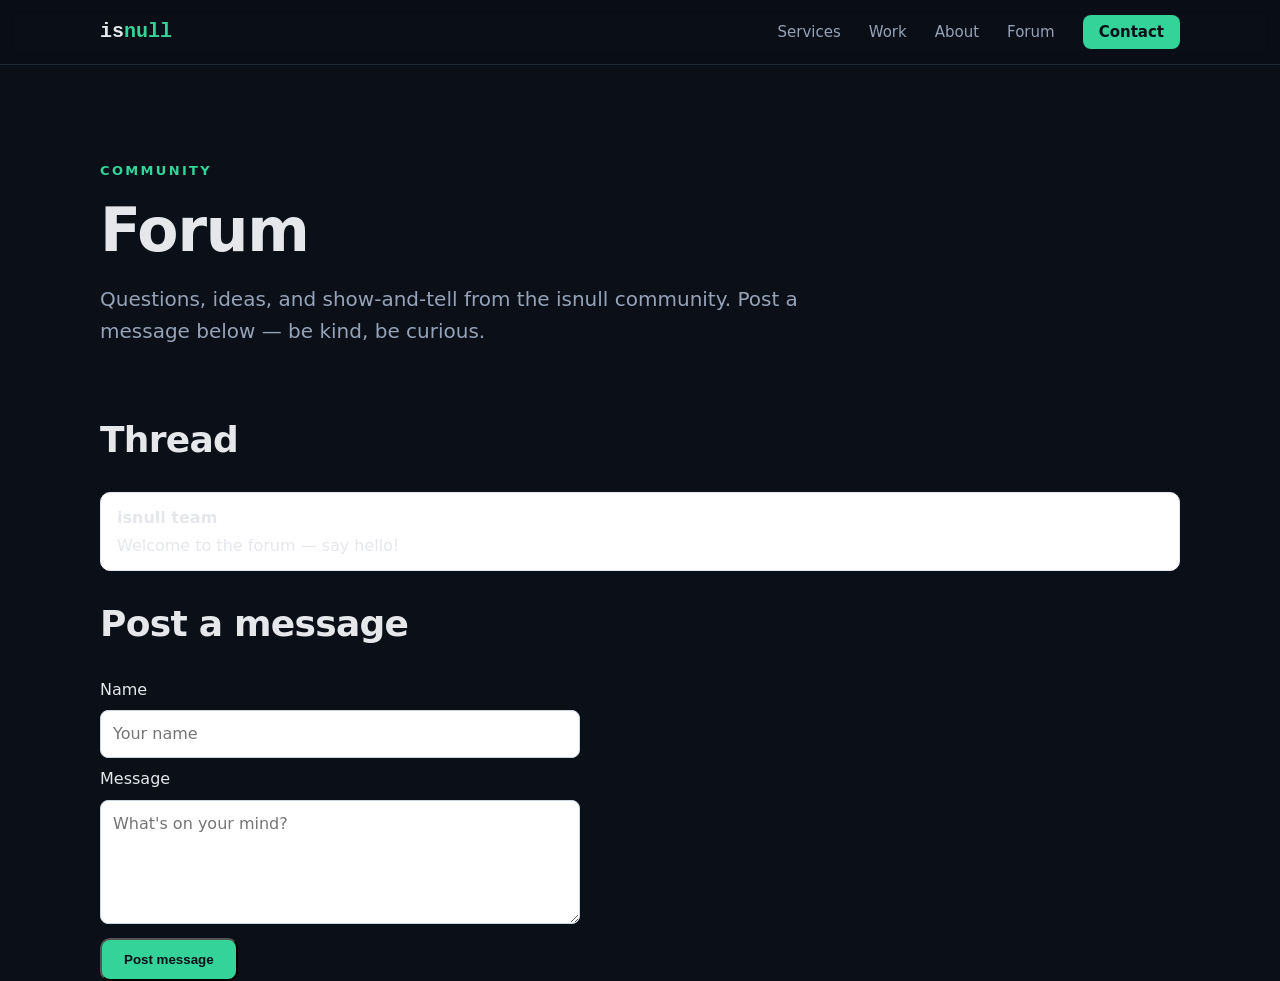
==== forum.html @ c86f5af8 "feat: add community forum page with client-side posting" ====
<!DOCTYPE html>
<html lang="en">
<head>
  <meta charset="UTF-8" />
  <meta name="viewport" content="width=device-width, initial-scale=1.0" />
  <title>isnull — community forum</title>
  <link rel="stylesheet" href="styles.css" />
</head>
<body>
  <main>
    <header class="site-header" id="top">
      <nav class="nav container">
        <a class="brand" href="index.html">is<span>null</span></a>
        <button class="nav-toggle" aria-label="Toggle menu" aria-expanded="false">&#9776;</button>
        <ul class="nav-links">
          <li><a href="index.html#services">Services</a></li>
          <li><a href="index.html#work">Work</a></li>
          <li><a href="index.html#about">About</a></li>
          <li><a href="forum.html">Forum</a></li>
          <li><a class="nav-cta" href="index.html#contact">Contact</a></li>
        </ul>
      </nav>
    </header>

    <section class="hero">
      <div class="container">
        <p class="eyebrow">Community</p>
        <h1>Forum</h1>
        <p class="lede">Questions, ideas, and show-and-tell from the isnull community.
          Post a message below &mdash; be kind, be curious.</p>
      </div>
    </section>

    <section class="forum" id="forum">
      <div class="container">
        <h2 class="section-title">Thread</h2>
        <ul id="forum-posts" class="forum-posts">
          <li class="forum-post"><strong>isnull team</strong><span class="forum-msg">Welcome to the forum — say hello!</span></li>
        </ul>

        <h2 class="section-title">Post a message</h2>
        <form class="forum-form" id="forum-form">
          <label for="forum-name">Name</label>
          <input type="text" id="forum-name" name="name" placeholder="Your name" />
          <label for="forum-message">Message</label>
          <textarea id="forum-message" name="message" rows="4" placeholder="What's on your mind?"></textarea>
          <button type="button" id="forum-post" class="btn btn-primary">Post message</button>
        </form>
      </div>
    </section>
  </main>
  <script src="forum.js"></script>
  <style>
    .forum-posts { list-style: none; padding: 0; margin: 0 0 32px; }
    .forum-post { padding: 12px 16px; border: 1px solid #e2e8f0; border-radius: 10px; margin-bottom: 10px; background: #fff; }
    .forum-post strong { display: block; margin-bottom: 2px; }
    .forum-form { display: flex; flex-direction: column; gap: 8px; max-width: 480px; }
    .forum-form input, .forum-form textarea { font: inherit; padding: 10px 12px; border: 1px solid #cbd5e1; border-radius: 8px; }
    .forum-form button { margin-top: 6px; align-self: flex-start; }
  </style>
</body>
</html>
---- styles.css ----
:root {
  --bg: #0b0f17;
  --surface: #121826;
  --border: #1f2937;
  --text: #e5e7eb;
  --muted: #94a3b8;
  --accent: #34d399;
  --accent-2: #6ee7b7;
}
* { box-sizing: border-box; margin: 0; padding: 0; }
html { scroll-behavior: smooth; }
body {
  background: var(--bg);
  color: var(--text);
  font-family: ui-sans-serif, system-ui, -apple-system, "Segoe UI", Roboto, sans-serif;
  line-height: 1.6;
  -webkit-font-smoothing: antialiased;
}
.container { width: min(1080px, 92%); margin: 0 auto; }
a { color: inherit; text-decoration: none; }
h1, h2, h3 { line-height: 1.15; letter-spacing: -0.02em; }

/* nav */
.site-header { position: sticky; top: 0; z-index: 10; backdrop-filter: blur(8px);
  background: rgba(11,15,23,.72); border-bottom: 1px solid var(--border); }
.nav { display: flex; align-items: center; justify-content: space-between; padding: 16px 0; }
.brand { font-family: ui-monospace, "SFMono-Regular", Menlo, monospace; font-weight: 700; font-size: 20px; }
.brand span { color: var(--accent); }
.nav-links { display: flex; gap: 28px; list-style: none; align-items: center; }
.nav-links a { color: var(--muted); font-size: 15px; transition: color .15s; }
.nav-links a:hover { color: var(--text); }
.nav-cta { color: var(--bg) !important; background: var(--accent); padding: 8px 16px; border-radius: 8px; font-weight: 600; }
.nav-toggle { display: none; background: none; border: 0; color: var(--text); font-size: 22px; cursor: pointer; }

/* hero */
.hero { padding: 96px 0 72px; }
.eyebrow { color: var(--accent); text-transform: uppercase; letter-spacing: .18em; font-size: 13px; font-weight: 600; }
.hero h1 { font-size: clamp(34px, 6vw, 60px); margin: 14px 0 18px; }
.lede { color: var(--muted); font-size: clamp(16px, 2vw, 20px); max-width: 60ch; }
.hero-actions { display: flex; gap: 14px; margin-top: 32px; flex-wrap: wrap; }
.btn { display: inline-block; padding: 12px 22px; border-radius: 10px; font-weight: 600; transition: transform .12s, background .15s; }
.btn:active { transform: translateY(1px); }
.btn-primary { background: var(--accent); color: var(--bg); }
.btn-primary:hover { background: var(--accent-2); }
.btn-ghost { border: 1px solid var(--border); color: var(--text); }
.btn-ghost:hover { border-color: var(--accent); }

/* sections + cards */
.section-title { font-size: clamp(26px, 4vw, 36px); margin-bottom: 32px; }
.services, .work, .about, .contact { padding: 72px 0; border-top: 1px solid var(--border); }
.cards { display: grid; grid-template-columns: repeat(3, 1fr); gap: 20px; }
.card { background: var(--surface); border: 1px solid var(--border); border-radius: 14px; padding: 26px; transition: border-color .15s, transform .15s; }
.card:hover { border-color: var(--accent); transform: translateY(-3px); }
.card h3 { font-size: 19px; margin-bottom: 10px; }
.card p { color: var(--muted); font-size: 15px; }

/* work */
.work-grid { display: grid; grid-template-columns: repeat(3, 1fr); gap: 20px; }
.work-item { background: var(--surface); border: 1px solid var(--border); border-radius: 14px; padding: 24px; display: block; transition: border-color .15s, transform .15s; }
.work-item:hover { border-color: var(--accent); transform: translateY(-3px); }
.tag { display: inline-block; font-size: 12px; color: var(--accent); border: 1px solid var(--border); border-radius: 999px; padding: 3px 10px; margin-bottom: 14px; }
.work-item h3 { font-size: 20px; margin-bottom: 8px; }
.work-item p { color: var(--muted); font-size: 15px; }

/* about */
.split { display: grid; grid-template-columns: 1.3fr 1fr; gap: 48px; align-items: center; }
.stats { list-style: none; display: grid; gap: 18px; }
.stats li { display: flex; flex-direction: column; }
.stats strong { font-size: 32px; color: var(--accent); }
.stats span { color: var(--muted); font-size: 14px; }

/* contact + footer */
.contact-form { display: grid; gap: 14px; max-width: 520px; margin-top: 8px; }
.contact-form input, .contact-form textarea { background: var(--surface); border: 1px solid var(--border); border-radius: 10px; padding: 12px 14px; color: var(--text); font: inherit; }
.contact-form input:focus, .contact-form textarea:focus { outline: none; border-color: var(--accent); }
.contact .muted, .site-footer .muted { color: var(--muted); margin-top: 16px; font-size: 14px; }
.site-footer { border-top: 1px solid var(--border); padding: 32px 0; }
.site-footer .container { display: flex; align-items: center; justify-content: space-between; gap: 16px; flex-wrap: wrap; }

/* interactions */
.reveal { opacity: 0; transform: translateY(14px); transition: opacity .5s ease, transform .5s ease; }
.reveal.visible { opacity: 1; transform: none; }

@media (max-width: 760px) {
  .nav-toggle { display: block; }
  .nav-links { position: absolute; top: 100%; right: 4%; flex-direction: column; gap: 14px;
    background: var(--surface); border: 1px solid var(--border); border-radius: 12px; padding: 18px 22px; display: none; }
  .nav-links.open { display: flex; }
  .cards, .work-grid, .split { grid-template-columns: 1fr; }
}
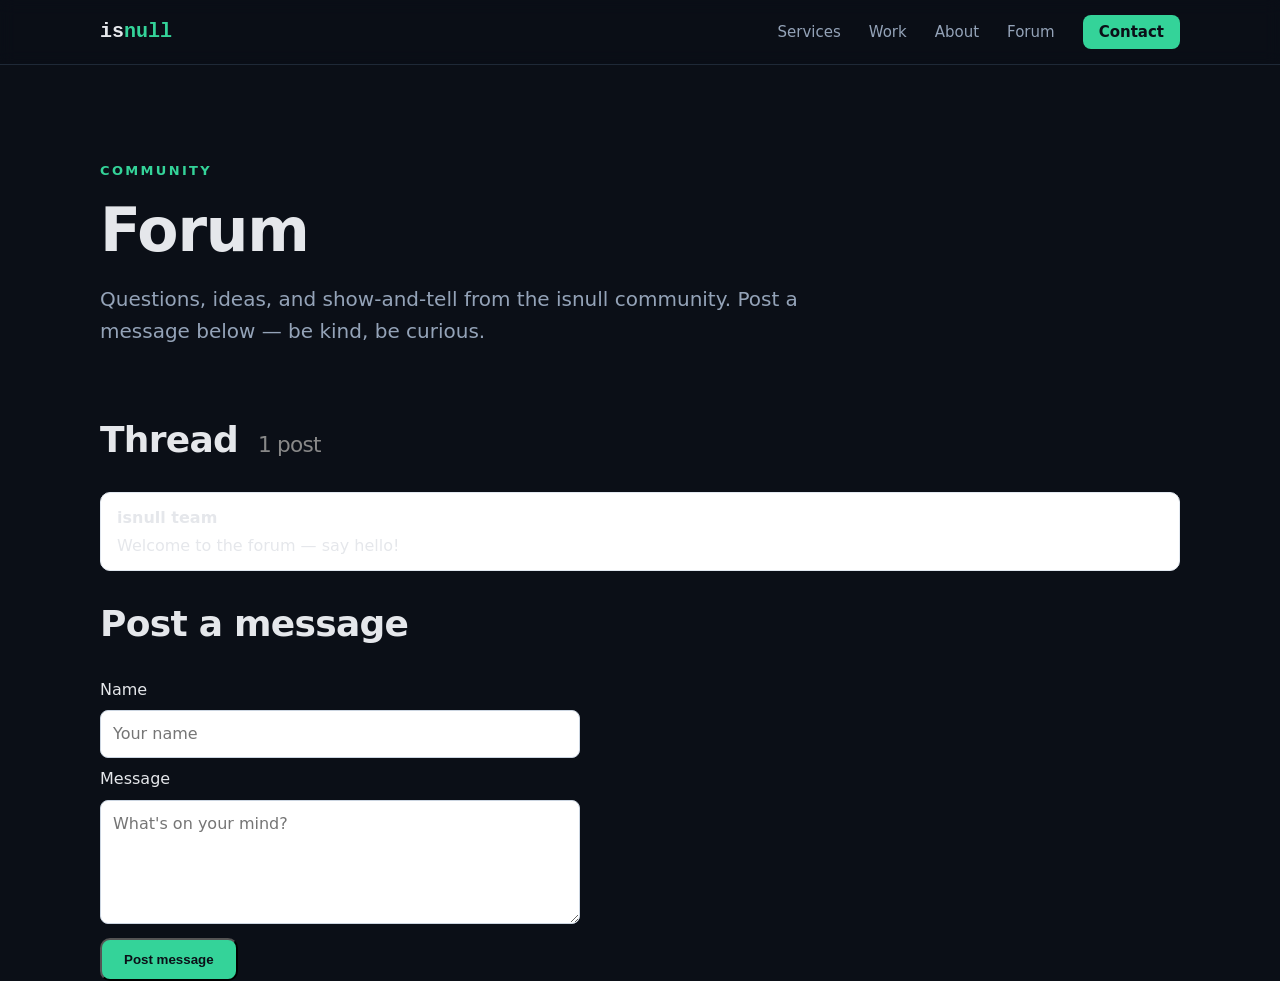
==== commit b835767a: "forum: show a live post count in the thread header and clear the composer after posting" ====
--- a/forum.html
+++ b/forum.html
@@ -33,7 +33,7 @@
 
     <section class="forum" id="forum">
       <div class="container">
-        <h2 class="section-title">Thread</h2>
+        <h2 class="section-title">Thread <span id="forum-count" class="forum-count"></span></h2>
         <ul id="forum-posts" class="forum-posts">
           <li class="forum-post"><strong>isnull team</strong><span class="forum-msg">Welcome to the forum — say hello!</span></li>
         </ul>
--- a/styles.css
+++ b/styles.css
@@ -88,3 +88,9 @@
   .nav-links.open { display: flex; }
   .cards, .work-grid, .split { grid-template-columns: 1fr; }
 }
+
+.forum-time { margin-left: 8px; color: #888; font-size: 0.85em; }
+
+.forum-count { font-size: 0.6em; color: #888; font-weight: normal; margin-left: 8px; }
+
+.forum-count { font-size: 0.6em; color: #888; font-weight: normal; margin-left: 8px; }
